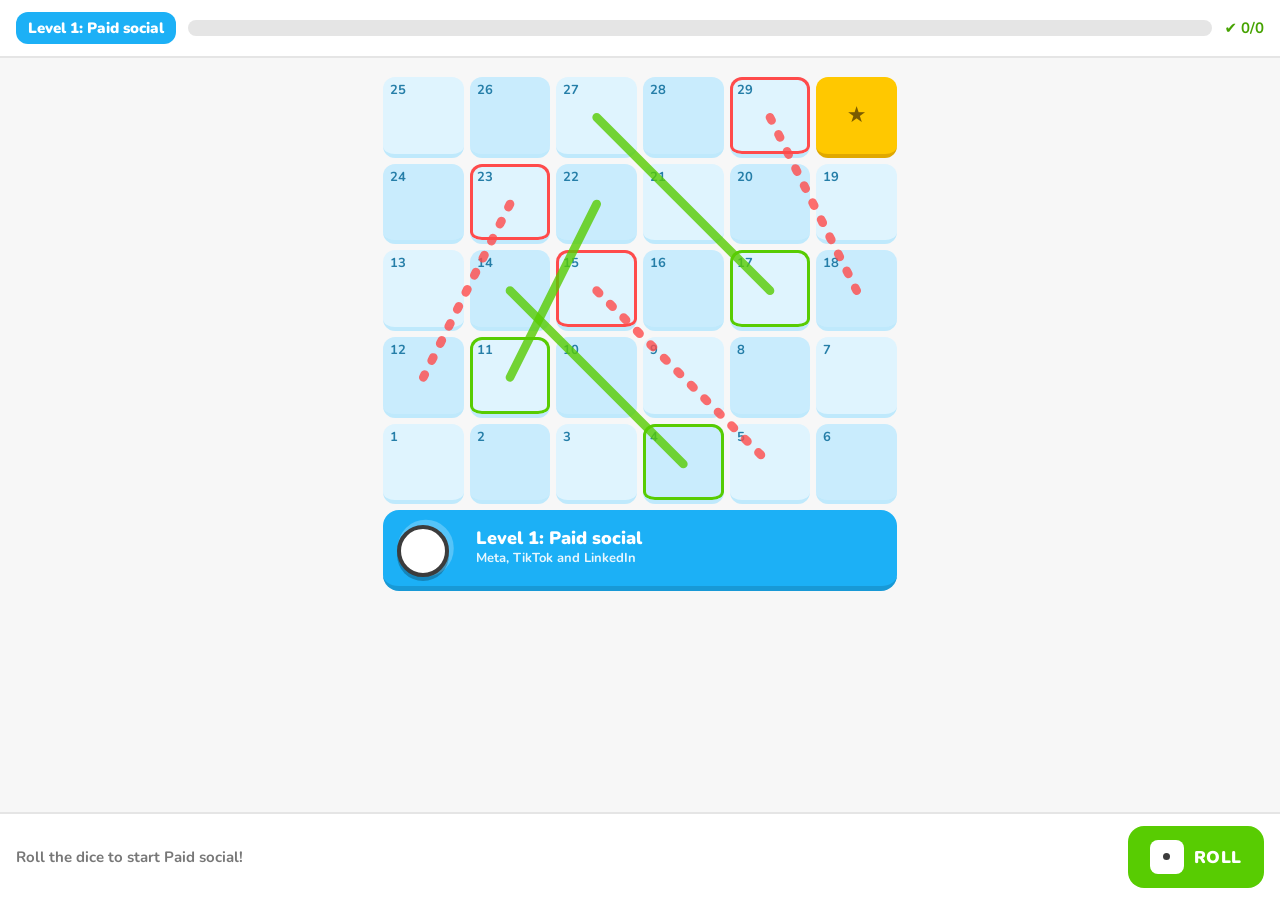
==== index.html @ 9df12990 "Slice 1: Level 1 playable board with dice, questions and explanations Zero-install vanilla JS game: " ====
<!doctype html>
<html lang="en">
<head>
  <meta charset="utf-8">
  <meta name="viewport" content="width=device-width, initial-scale=1">
  <title>Marketing Ladders</title>
  <link rel="preconnect" href="https://fonts.googleapis.com">
  <link rel="preconnect" href="https://fonts.gstatic.com" crossorigin>
  <link href="https://fonts.googleapis.com/css2?family=Nunito:wght@600;700;800;900&display=swap" rel="stylesheet">
  <link rel="stylesheet" href="css/styles.css">
</head>
<body>
  <header class="hud">
    <div class="hud-level" id="hudLevel">Loading…</div>
    <div class="progress" aria-label="Level progress">
      <div class="progress-fill" id="progressFill"></div>
    </div>
    <div class="hud-score" id="hudScore" title="Correct answers / questions answered">✔ 0/0</div>
  </header>

  <main class="scroller" id="scroller">
    <div class="path" id="path"></div>
  </main>

  <footer class="dock">
    <div class="dock-msg" id="dockMsg">Roll the dice to start!</div>
    <button class="btn btn-roll" id="rollBtn" type="button" aria-label="Roll the dice">
      <span class="die" id="die" aria-hidden="true"></span>
      <span class="btn-roll-label">Roll</span>
    </button>
  </footer>

  <!-- Question sheet -->
  <div class="sheet-backdrop" id="sheet" hidden>
    <section class="sheet" role="dialog" aria-modal="true" aria-labelledby="qPrompt">
      <div class="sheet-body">
        <div class="q-tags" id="qTags"></div>
        <h2 class="q-prompt" id="qPrompt"></h2>
        <div class="q-options" id="qOptions" role="radiogroup"></div>
      </div>
      <div class="feedback" id="feedback">
        <div class="feedback-inner">
          <div class="feedback-text">
            <div class="feedback-title" id="fbTitle"></div>
            <div class="feedback-missed" id="fbMissed" hidden></div>
            <p class="feedback-expl" id="fbExpl"></p>
            <a class="feedback-src" id="fbSrc" target="_blank" rel="noopener">Source ↗</a>
          </div>
          <button class="btn btn-check" id="checkBtn" type="button" disabled>Check</button>
        </div>
      </div>
    </section>
  </div>

  <!-- Level complete -->
  <div class="modal-backdrop" id="complete" hidden>
    <section class="modal" role="dialog" aria-modal="true" aria-labelledby="completeTitle">
      <div class="modal-trophy" aria-hidden="true">🏆</div>
      <h2 id="completeTitle">Level complete!</h2>
      <p id="completeText"></p>
      <div class="modal-actions" id="completeActions"></div>
    </section>
  </div>

  <div class="confetti" id="confetti" aria-hidden="true"></div>

  <script src="js/ml.js"></script>
  <script src="data/manifest.js"></script>
  <script src="js/logic.js"></script>
  <script src="js/fx.js"></script>
  <script src="js/board.js"></script>
  <script src="js/app.js"></script>
</body>
</html>
---- css/styles.css ----
/* ===== Tokens ===== */
:root {
  --green: #58cc02;
  --green-dark: #46a302;
  --green-bg: #d7ffb8;
  --red: #ff4b4b;
  --red-dark: #ea2b2b;
  --red-bg: #ffdfe0;
  --blue: #1cb0f6;
  --yellow: #ffc800;
  --ink: #3c3c3c;
  --ink-soft: #777;
  --line: #e5e5e5;
  --bg: #f7f7f7;
  --card: #fff;
  --theme: var(--blue);
  --theme-dark: #1899d6;
  --radius: 16px;
  --font: 'Nunito', ui-rounded, 'Segoe UI', system-ui, sans-serif;
}

* { box-sizing: border-box; }
html, body { height: 100%; }
body {
  margin: 0;
  font-family: var(--font);
  font-weight: 700;
  color: var(--ink);
  background: var(--bg);
  display: flex;
  flex-direction: column;
  overflow: hidden;
}
button { font-family: inherit; }

/* ===== HUD ===== */
.hud {
  display: flex;
  align-items: center;
  gap: 12px;
  padding: 12px 16px;
  background: var(--card);
  border-bottom: 2px solid var(--line);
  z-index: 5;
}
.hud-level {
  font-weight: 900;
  color: #fff;
  background: var(--theme);
  padding: 6px 12px;
  border-radius: 12px;
  white-space: nowrap;
  font-size: 15px;
}
.progress {
  flex: 1;
  height: 16px;
  background: var(--line);
  border-radius: 999px;
  overflow: hidden;
}
.progress-fill {
  height: 100%;
  width: 0;
  background: var(--theme);
  border-radius: 999px;
  transition: width 0.4s ease;
}
.hud-score { color: var(--green-dark); white-space: nowrap; font-size: 15px; }

/* ===== Board path ===== */
.scroller {
  flex: 1;
  overflow-y: auto;
  overflow-x: hidden;
  padding: 16px;
}
.path {
  max-width: 520px;
  margin: 0 auto;
  display: flex;
  flex-direction: column-reverse; /* Level 1 at the bottom, climbing up */
  gap: 0;
}
.section { --theme: var(--blue); }

.board {
  position: relative;
  width: 100%;
  aspect-ratio: 1 / 1; /* 6 columns x (5 square rows + 1 start row) */
}

.cell {
  position: absolute;
  width: calc(100% / 6);
  height: calc(100% / 6);
  padding: 3px;
}
.cell-inner {
  width: 100%;
  height: 100%;
  border-radius: 12px;
  background: color-mix(in srgb, var(--theme) 14%, #fff);
  border-bottom: 4px solid color-mix(in srgb, var(--theme) 28%, #fff);
  display: flex;
  align-items: flex-start;
  justify-content: flex-start;
  padding: 4px 7px;
  font-size: 13px;
  color: color-mix(in srgb, var(--theme) 60%, #333);
}
.cell.alt .cell-inner { background: color-mix(in srgb, var(--theme) 24%, #fff); }
.cell.final .cell-inner {
  background: var(--yellow);
  border-bottom-color: #e0a800;
  color: #7a5b00;
  justify-content: center;
  align-items: center;
  font-size: 22px;
}
.cell.ladder .cell-inner { box-shadow: inset 0 0 0 3px var(--green); }
.cell.snake .cell-inner { box-shadow: inset 0 0 0 3px var(--red); }

/* Start row = level banner, doubles as square 0 */
.banner {
  position: absolute;
  left: 3px; right: 3px;
  bottom: 3px;
  height: calc(100% / 6 - 6px);
  border-radius: var(--radius);
  background: var(--theme);
  border-bottom: 5px solid var(--theme-dark);
  color: #fff;
  display: flex;
  align-items: center;
  padding: 0 14px 0 calc(100% / 6 + 6px);
}
.banner-title { font-size: 18px; font-weight: 900; line-height: 1.1; }
.banner-sub { font-size: 13px; opacity: 0.9; }
/* Start spot (square 0): the token sits on it */
.banner-start {
  position: absolute;
  left: calc(100% / 12);
  top: 50%;
  transform: translate(-50%, -50%);
  width: 11%; /* ~2/3 of a column */
  aspect-ratio: 1;
  border-radius: 50%;
  background: rgba(255,255,255,0.25);
  display: flex;
  align-items: center;
  justify-content: center;
  font-size: 12px;
  font-weight: 900;
  letter-spacing: 0.05em;
}

.overlay {
  position: absolute;
  inset: 0;
  width: 100%;
  height: 100%;
  pointer-events: none;
}

/* Token */
.token {
  position: absolute;
  width: calc(100% / 6 * 0.6);
  height: calc(100% / 6 * 0.6);
  border-radius: 50%;
  background: #fff;
  border: 4px solid var(--ink);
  box-shadow: 0 4px 0 rgba(0,0,0,0.25);
  transform: translate(-50%, -50%);
  transition: left 0.35s ease, top 0.35s ease;
  z-index: 3;
  display: flex;
  align-items: center;
  justify-content: center;
  font-size: 18px;
}

/* ===== Dock ===== */
.dock {
  display: flex;
  align-items: center;
  gap: 12px;
  padding: 12px 16px calc(12px + env(safe-area-inset-bottom));
  background: var(--card);
  border-top: 2px solid var(--line);
  z-index: 5;
}
.dock-msg { flex: 1; font-size: 15px; color: var(--ink-soft); }

.btn {
  border: 0;
  border-radius: var(--radius);
  font-weight: 900;
  font-size: 17px;
  text-transform: uppercase;
  letter-spacing: 0.03em;
  padding: 14px 22px;
  cursor: pointer;
  color: #fff;
}
.btn:disabled { cursor: default; opacity: 0.5; }
.btn-roll {
  background: var(--green);
  display: flex;
  align-items: center;
  gap: 10px;
}

/* Die face: 3x3 pip grid */
.die {
  width: 34px;
  height: 34px;
  background: #fff;
  border-radius: 8px;
  display: grid;
  grid-template: repeat(3, 1fr) / repeat(3, 1fr);
  padding: 4px;
}
.pip { width: 7px; height: 7px; border-radius: 50%; background: var(--ink); place-self: center; }

/* ===== Question sheet ===== */
.sheet-backdrop, .modal-backdrop {
  position: fixed;
  inset: 0;
  background: rgba(0,0,0,0.35);
  display: flex;
  align-items: flex-end;
  justify-content: center;
  z-index: 20;
}
.sheet-backdrop[hidden], .modal-backdrop[hidden] { display: none; }
.sheet {
  width: 100%;
  max-width: 640px;
  max-height: 92vh;
  background: var(--card);
  border-radius: 24px 24px 0 0;
  display: flex;
  flex-direction: column;
  overflow-y: auto;
}
.sheet-body { padding: 20px 16px 8px; }
.q-tags { display: flex; flex-wrap: wrap; gap: 6px; margin-bottom: 10px; }
.tag {
  font-size: 12px;
  font-weight: 800;
  padding: 4px 10px;
  border-radius: 999px;
  background: var(--bg);
  color: var(--ink-soft);
}
.tag-ladder { background: var(--green-bg); color: var(--green-dark); }
.tag-snake { background: var(--red-bg); color: var(--red-dark); }
.tag-final { background: #fff4c2; color: #9a7200; }
.q-prompt { font-size: 20px; font-weight: 800; line-height: 1.35; margin: 0 0 14px; }
.q-options { display: flex; flex-direction: column; gap: 10px; }
.option {
  text-align: left;
  font-size: 16px;
  font-weight: 700;
  color: var(--ink);
  background: var(--card);
  border: 2px solid var(--line);
  border-bottom-width: 4px;
  border-radius: 14px;
  padding: 12px 14px;
  cursor: pointer;
}
.option.selected { border-color: var(--blue); background: #ddf4ff; color: #1899d6; }
.option.correct { border-color: var(--green); background: var(--green-bg); color: var(--green-dark); }
.option.wrong { border-color: var(--red); background: var(--red-bg); color: var(--red-dark); }
.option:disabled { cursor: default; }

.feedback {
  position: sticky;
  bottom: 0;
  background: var(--card);
  border-top: 2px solid var(--line);
  padding: 14px 16px calc(14px + env(safe-area-inset-bottom));
}
.feedback-inner { display: flex; flex-direction: column; gap: 12px; }
.feedback-text { display: none; }
.feedback.is-correct { background: var(--green-bg); border-top-color: transparent; }
.feedback.is-wrong { background: var(--red-bg); border-top-color: transparent; }
.feedback.is-correct .feedback-text, .feedback.is-wrong .feedback-text { display: block; }
.feedback-title { font-size: 22px; font-weight: 900; }
.is-correct .feedback-title { color: var(--green-dark); }
.is-wrong .feedback-title { color: var(--red-dark); }
.feedback-missed { margin-top: 6px; font-size: 15px; color: var(--red-dark); }
.feedback-expl { margin: 6px 0; font-size: 15px; font-weight: 600; line-height: 1.45; }
.feedback-src { font-size: 13px; color: inherit; opacity: 0.75; }
.btn-check { background: var(--green); width: 100%; }
.is-wrong .btn-check { background: var(--red); }

/* ===== Modal ===== */
.modal-backdrop { align-items: center; padding: 16px; }
.modal {
  background: var(--card);
  border-radius: 24px;
  padding: 28px 22px 22px;
  width: 100%;
  max-width: 400px;
  text-align: center;
}
.modal h2 { margin: 6px 0; font-size: 26px; font-weight: 900; }
.modal p { color: var(--ink-soft); margin: 0 0 18px; }
.modal-trophy { font-size: 56px; }
.modal-actions { display: flex; flex-direction: column; gap: 10px; }
.btn-primary { background: var(--green); }
.btn-secondary { background: var(--card); color: var(--blue); border: 2px solid var(--line); }

.confetti { position: fixed; inset: 0; pointer-events: none; z-index: 30; overflow: hidden; }

@media (min-width: 700px) {
  .sheet { border-radius: 24px; margin-bottom: 24px; }
  .feedback-inner { flex-direction: row; align-items: center; }
  .feedback-text { flex: 1; }
  .btn-check { width: auto; min-width: 160px; align-self: flex-end; }
}
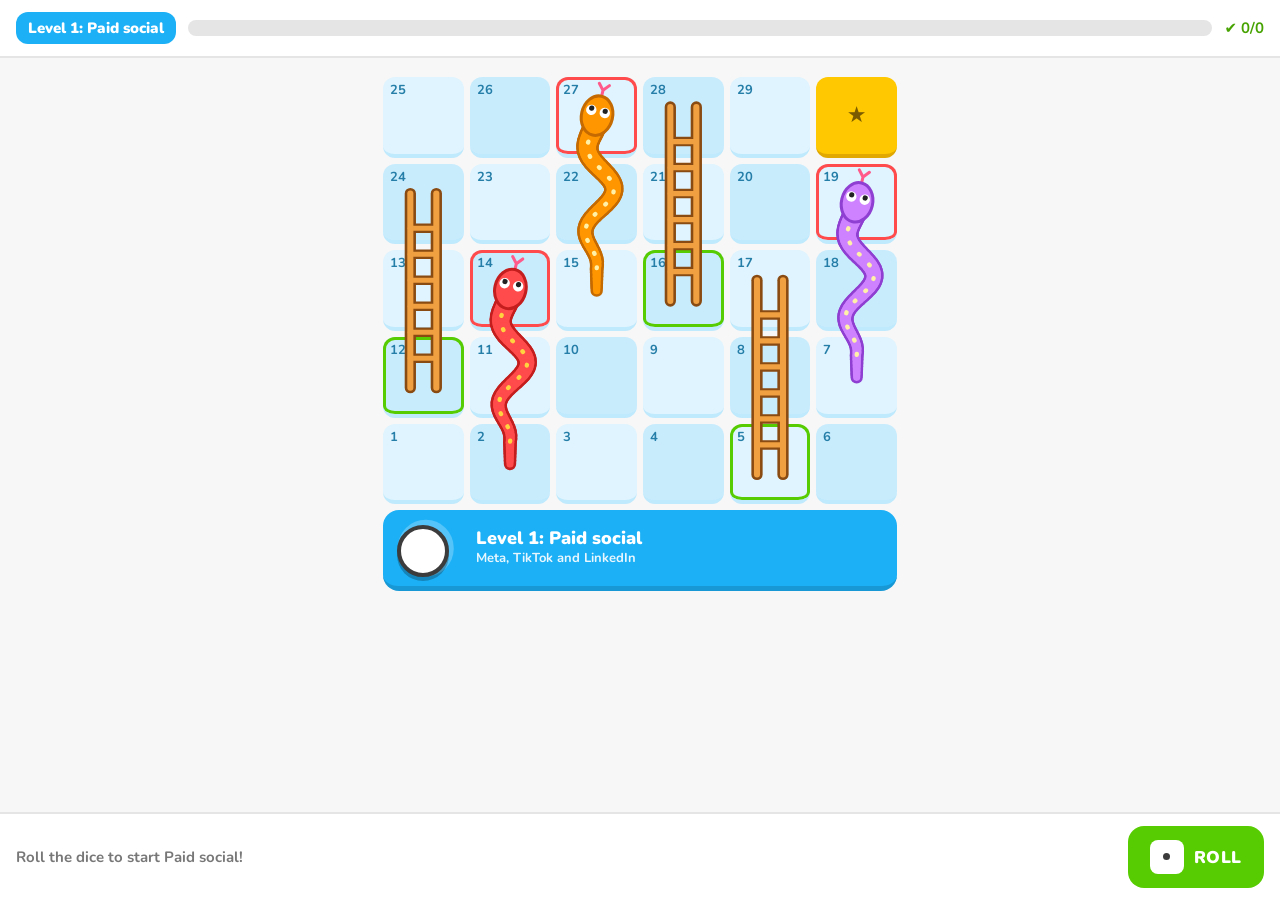
==== commit 6fbc358b: "Slice 2: drawn ladders and snakes, climb/slide animations, 3D dice roll Cartoon SVG ladders (rails +" ====
--- a/index.html
+++ b/index.html
@@ -62,6 +62,17 @@
     </section>
   </div>
 
+  <!-- Dice roll -->
+  <div class="dice-stage" id="diceStage" hidden aria-hidden="true">
+    <div class="dice-spot">
+      <div class="dice-shadow" id="diceShadow"></div>
+      <div class="dice-throw" id="diceThrow">
+        <div class="cube" id="cube"></div>
+      </div>
+      <div class="dice-label" id="diceLabel"></div>
+    </div>
+  </div>
+
   <div class="confetti" id="confetti" aria-hidden="true"></div>
 
   <script src="js/ml.js"></script>
--- a/css/styles.css
+++ b/css/styles.css
@@ -259,6 +259,7 @@
 .tag-snake { background: var(--red-bg); color: var(--red-dark); }
 .tag-final { background: #fff4c2; color: #9a7200; }
 .q-prompt { font-size: 20px; font-weight: 800; line-height: 1.35; margin: 0 0 14px; }
+.q-not { color: var(--red-dark); text-decoration: underline; text-decoration-thickness: 3px; text-underline-offset: 3px; }
 .q-options { display: flex; flex-direction: column; gap: 10px; }
 .option {
   text-align: left;
@@ -315,6 +316,71 @@
 .btn-primary { background: var(--green); }
 .btn-secondary { background: var(--card); color: var(--blue); border: 2px solid var(--line); }
 
+/* ===== Dice roll ===== */
+.dice-stage {
+  position: fixed;
+  inset: 0;
+  z-index: 25;
+  background: rgba(20, 30, 50, 0.25);
+  display: flex;
+  align-items: center;
+  justify-content: center;
+}
+.dice-stage[hidden] { display: none; }
+.dice-spot {
+  --size: 110px;
+  --half: 55px;
+  position: relative;
+  width: var(--size);
+  height: var(--size);
+  perspective: 700px;
+}
+.dice-throw { width: 100%; height: 100%; }
+.cube {
+  position: relative;
+  width: 100%;
+  height: 100%;
+  transform-style: preserve-3d;
+}
+.cube-face {
+  position: absolute;
+  inset: 0;
+  background: #fff;
+  border-radius: 22px;
+  border: 4px solid #e6e6e6;
+  box-shadow: inset 0 -8px 0 rgba(0,0,0,0.08);
+  display: grid;
+  grid-template: repeat(3, 1fr) / repeat(3, 1fr);
+  padding: 14px;
+  backface-visibility: hidden;
+}
+.cube-pip { width: 20px; height: 20px; border-radius: 50%; background: var(--theme, #1cb0f6); place-self: center; }
+.dice-shadow {
+  position: absolute;
+  left: 10%; right: 10%;
+  bottom: -26px;
+  height: 18px;
+  border-radius: 50%;
+  background: rgba(0,0,0,0.25);
+  filter: blur(3px);
+}
+.dice-label {
+  position: absolute;
+  left: 50%;
+  top: calc(100% + 34px);
+  transform: translateX(-50%) scale(0.5);
+  opacity: 0;
+  font-size: 44px;
+  font-weight: 900;
+  color: #fff;
+  -webkit-text-stroke: 2px rgba(0,0,0,0.15);
+  text-shadow: 0 4px 0 rgba(0,0,0,0.2);
+  transition: transform 0.2s cubic-bezier(.3,1.6,.5,1), opacity 0.15s;
+}
+.dice-label.show { opacity: 1; transform: translateX(-50%) scale(1); }
+
+.token.no-trans { transition: none; }
+
 .confetti { position: fixed; inset: 0; pointer-events: none; z-index: 30; overflow: hidden; }
 
 @media (min-width: 700px) {
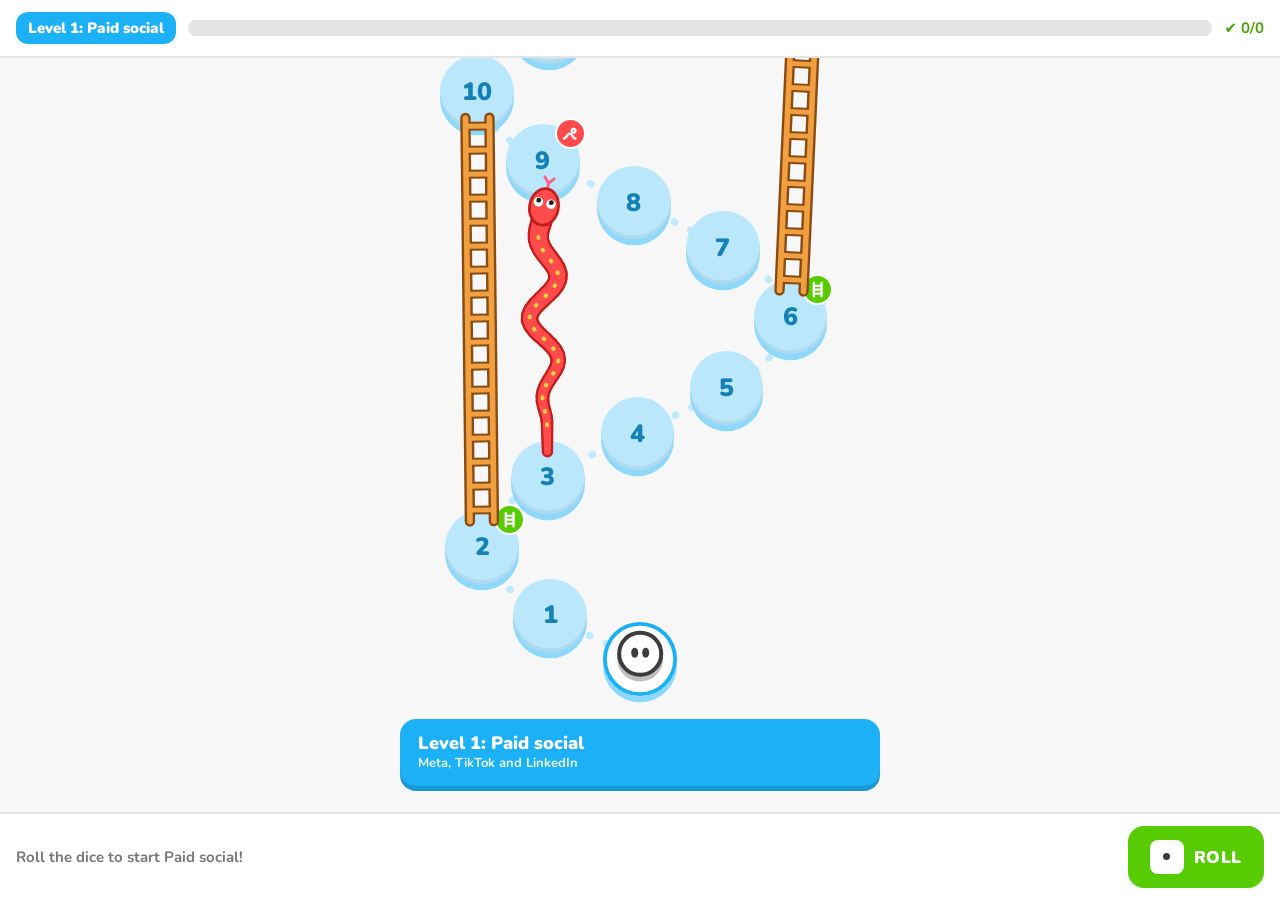
==== commit 2061e559: "Duolingo-style winding path and bouncy hopping piece Replace the 6x5 grid with a flat winding path o" ====
--- a/index.html
+++ b/index.html
@@ -4,6 +4,7 @@
   <meta charset="utf-8">
   <meta name="viewport" content="width=device-width, initial-scale=1">
   <title>Marketing Ladders</title>
+  <link rel="icon" href="data:,">
   <link rel="preconnect" href="https://fonts.googleapis.com">
   <link rel="preconnect" href="https://fonts.gstatic.com" crossorigin>
   <link href="https://fonts.googleapis.com/css2?family=Nunito:wght@600;700;800;900&display=swap" rel="stylesheet">
@@ -64,6 +65,7 @@
 
   <!-- Dice roll -->
   <div class="dice-stage" id="diceStage" hidden aria-hidden="true">
+    <div class="dice-backdrop" id="diceBackdrop"></div>
     <div class="dice-spot">
       <div class="dice-shadow" id="diceShadow"></div>
       <div class="dice-throw" id="diceThrow">
@@ -78,6 +80,7 @@
   <script src="js/ml.js"></script>
   <script src="data/manifest.js"></script>
   <script src="js/logic.js"></script>
+  <script src="js/path.js"></script>
   <script src="js/fx.js"></script>
   <script src="js/board.js"></script>
   <script src="js/app.js"></script>
--- a/css/styles.css
+++ b/css/styles.css
@@ -76,110 +76,133 @@
   padding: 16px;
 }
 .path {
-  max-width: 520px;
+  max-width: 480px;
   margin: 0 auto;
   display: flex;
   flex-direction: column-reverse; /* Level 1 at the bottom, climbing up */
-  gap: 0;
 }
 .section { --theme: var(--blue); }
 
+/* The board is as tall as its winding path; sizes inside use container units (cqi = 1% of board width). */
 .board {
   position: relative;
   width: 100%;
-  aspect-ratio: 1 / 1; /* 6 columns x (5 square rows + 1 start row) */
-}
-
-.cell {
-  position: absolute;
-  width: calc(100% / 6);
-  height: calc(100% / 6);
-  padding: 3px;
-}
-.cell-inner {
+  container-type: inline-size;
+}
+.trail, .overlay, .stones {
+  position: absolute;
+  inset: 0;
   width: 100%;
   height: 100%;
-  border-radius: 12px;
-  background: color-mix(in srgb, var(--theme) 14%, #fff);
-  border-bottom: 4px solid color-mix(in srgb, var(--theme) 28%, #fff);
-  display: flex;
-  align-items: flex-start;
-  justify-content: flex-start;
-  padding: 4px 7px;
-  font-size: 13px;
-  color: color-mix(in srgb, var(--theme) 60%, #333);
-}
-.cell.alt .cell-inner { background: color-mix(in srgb, var(--theme) 24%, #fff); }
-.cell.final .cell-inner {
+  pointer-events: none;
+}
+.trail-line {
+  fill: none;
+  stroke: color-mix(in srgb, var(--theme) 28%, #fff);
+  stroke-width: 9;
+  stroke-linecap: round;
+  stroke-linejoin: round;
+  stroke-dasharray: 1 22;
+}
+
+/* Stones: chunky raised circles, all in the level's one theme colour.
+   Ahead = light tint of the theme; passed = full theme colour. */
+.stone {
+  position: absolute;
+  width: 15.333%; /* 92 of 600 board units */
+  aspect-ratio: 1;
+}
+.stone-face {
+  width: 100%;
+  height: 100%;
+  border-radius: 50%;
+  background: color-mix(in srgb, var(--theme) 30%, #fff);
+  box-shadow: 0 1.3cqi 0 color-mix(in srgb, var(--theme) 50%, #fff),
+              inset 0 -0.8cqi 0 rgba(0,0,0,0.06);
+  color: color-mix(in srgb, var(--theme-dark) 85%, #000);
+  display: flex;
+  align-items: center;
+  justify-content: center;
+  font-size: 5.2cqi;
+  font-weight: 900;
+  transition: background 0.3s, box-shadow 0.3s, color 0.3s;
+}
+.stone.passed .stone-face {
+  background: var(--theme);
+  box-shadow: 0 1.3cqi 0 var(--theme-dark), inset 0 -0.8cqi 0 rgba(0,0,0,0.08);
+  color: #fff;
+}
+.stone.start .stone-face {
+  background: #fff;
+  box-shadow: 0 1.3cqi 0 color-mix(in srgb, var(--theme) 50%, #fff), inset 0 0 0 0.8cqi var(--theme);
+  color: var(--theme-dark);
+  font-size: 4.2cqi;
+}
+.stone.final .stone-face {
   background: var(--yellow);
-  border-bottom-color: #e0a800;
-  color: #7a5b00;
+  box-shadow: 0 1.3cqi 0 #e0a800;
+  color: #fff;
+  font-size: 7cqi;
+}
+.stone-badge {
+  position: absolute;
+  right: -8%;
+  top: -8%;
+  width: 42%;
+  aspect-ratio: 1;
+  border-radius: 50%;
+  border: 0.6cqi solid #fff;
+  display: flex;
+  align-items: center;
   justify-content: center;
-  align-items: center;
-  font-size: 22px;
-}
-.cell.ladder .cell-inner { box-shadow: inset 0 0 0 3px var(--green); }
-.cell.snake .cell-inner { box-shadow: inset 0 0 0 3px var(--red); }
-
-/* Start row = level banner, doubles as square 0 */
+}
+.stone-badge svg { width: 72%; height: 72%; }
+.stone-badge-ladder { background: var(--green); }
+.stone-badge-snake { background: var(--red); }
+
+/* Level banner: where the path enters a level */
 .banner {
-  position: absolute;
-  left: 3px; right: 3px;
-  bottom: 3px;
-  height: calc(100% / 6 - 6px);
+  margin: 4px 0 10px;
+  padding: 14px 18px;
   border-radius: var(--radius);
   background: var(--theme);
-  border-bottom: 5px solid var(--theme-dark);
-  color: #fff;
-  display: flex;
-  align-items: center;
-  padding: 0 14px 0 calc(100% / 6 + 6px);
-}
-.banner-title { font-size: 18px; font-weight: 900; line-height: 1.1; }
+  box-shadow: 0 5px 0 var(--theme-dark);
+  color: #fff;
+}
+.banner-title { font-size: 18px; font-weight: 900; line-height: 1.15; }
 .banner-sub { font-size: 13px; opacity: 0.9; }
-/* Start spot (square 0): the token sits on it */
-.banner-start {
-  position: absolute;
-  left: calc(100% / 12);
-  top: 50%;
-  transform: translate(-50%, -50%);
-  width: 11%; /* ~2/3 of a column */
+
+/* Playing piece: the outer element moves; the body hops and squashes. */
+.token {
+  position: absolute;
+  width: 9.5cqi;
   aspect-ratio: 1;
-  border-radius: 50%;
-  background: rgba(255,255,255,0.25);
-  display: flex;
-  align-items: center;
-  justify-content: center;
-  font-size: 12px;
-  font-weight: 900;
-  letter-spacing: 0.05em;
-}
-
-.overlay {
-  position: absolute;
-  inset: 0;
+  transform: translate(-50%, -62%);
+  z-index: 3;
+  pointer-events: none;
+}
+.token-body {
   width: 100%;
   height: 100%;
-  pointer-events: none;
-}
-
-/* Token */
-.token {
-  position: absolute;
-  width: calc(100% / 6 * 0.6);
-  height: calc(100% / 6 * 0.6);
   border-radius: 50%;
   background: #fff;
-  border: 4px solid var(--ink);
-  box-shadow: 0 4px 0 rgba(0,0,0,0.25);
-  transform: translate(-50%, -50%);
-  transition: left 0.35s ease, top 0.35s ease;
-  z-index: 3;
-  display: flex;
-  align-items: center;
-  justify-content: center;
-  font-size: 18px;
-}
+  border: 0.9cqi solid var(--ink);
+  box-shadow: 0 1cqi 0 rgba(0,0,0,0.25);
+  transform-origin: 50% 100%;
+  position: relative;
+}
+/* Two little eyes for a bit of character. */
+.token-body::before, .token-body::after {
+  content: '';
+  position: absolute;
+  top: 34%;
+  width: 18%;
+  height: 26%;
+  border-radius: 50%;
+  background: var(--ink);
+}
+.token-body::before { left: 26%; }
+.token-body::after { right: 26%; }
 
 /* ===== Dock ===== */
 .dock {
@@ -321,12 +344,12 @@
   position: fixed;
   inset: 0;
   z-index: 25;
-  background: rgba(20, 30, 50, 0.25);
   display: flex;
   align-items: center;
   justify-content: center;
 }
 .dice-stage[hidden] { display: none; }
+.dice-backdrop { position: absolute; inset: 0; background: rgba(20, 30, 50, 0.25); }
 .dice-spot {
   --size: 110px;
   --half: 55px;
@@ -335,20 +358,26 @@
   height: var(--size);
   perspective: 700px;
 }
-.dice-throw { width: 100%; height: 100%; }
+/* preserve-3d all the way down so perspective reaches the cube and faces sort correctly */
+.dice-throw { width: 100%; height: 100%; transform-style: preserve-3d; }
 .cube {
   position: relative;
   width: 100%;
   height: 100%;
   transform-style: preserve-3d;
 }
+.cube-core {
+  position: absolute;
+  inset: 0;
+  background: #dcdcdc;
+}
 .cube-face {
   position: absolute;
   inset: 0;
   background: #fff;
-  border-radius: 22px;
-  border: 4px solid #e6e6e6;
-  box-shadow: inset 0 -8px 0 rgba(0,0,0,0.08);
+  border-radius: 18px;
+  border: 4px solid #dcdcdc;
+  box-shadow: inset 0 -8px 0 #ededed;
   display: grid;
   grid-template: repeat(3, 1fr) / repeat(3, 1fr);
   padding: 14px;
@@ -379,7 +408,6 @@
 }
 .dice-label.show { opacity: 1; transform: translateX(-50%) scale(1); }
 
-.token.no-trans { transition: none; }
 
 .confetti { position: fixed; inset: 0; pointer-events: none; z-index: 30; overflow: hidden; }
 
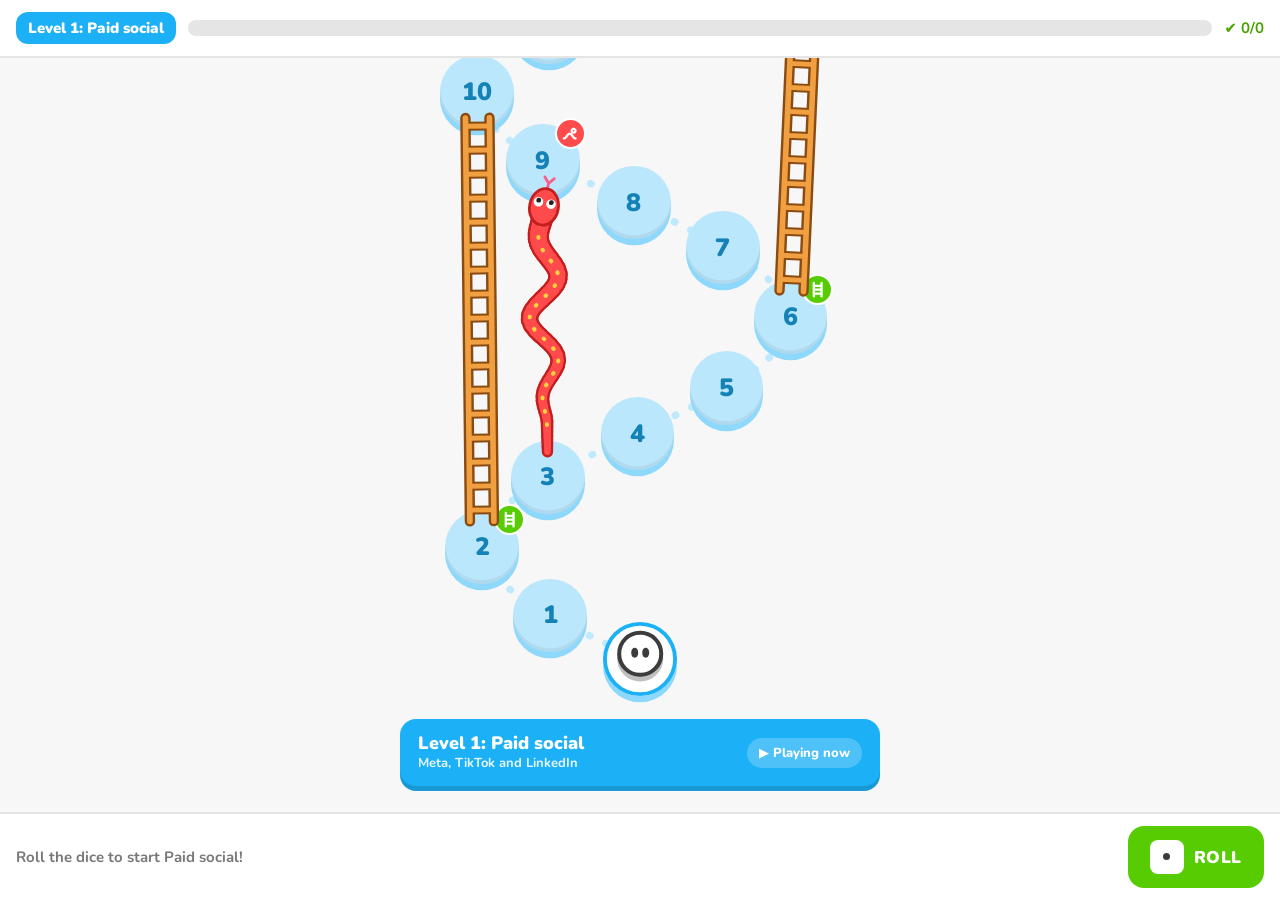
==== commit fbb0ede0: "Slice 4: Level 2 Paid search, unlocking and level selection Adds 40 researched Google Ads questions " ====
--- a/index.html
+++ b/index.html
@@ -56,7 +56,7 @@
   <!-- Level complete -->
   <div class="modal-backdrop" id="complete" hidden>
     <section class="modal" role="dialog" aria-modal="true" aria-labelledby="completeTitle">
-      <div class="modal-trophy" aria-hidden="true">🏆</div>
+      <div class="modal-trophy" id="modalIcon" aria-hidden="true">🏆</div>
       <h2 id="completeTitle">Level complete!</h2>
       <p id="completeText"></p>
       <div class="modal-actions" id="completeActions"></div>
--- a/css/styles.css
+++ b/css/styles.css
@@ -169,8 +169,27 @@
   box-shadow: 0 5px 0 var(--theme-dark);
   color: #fff;
 }
+.banner { display: flex; align-items: center; gap: 12px; }
+.banner-text { flex: 1; min-width: 0; }
 .banner-title { font-size: 18px; font-weight: 900; line-height: 1.15; }
 .banner-sub { font-size: 13px; opacity: 0.9; }
+.banner-status {
+  font-size: 13px;
+  font-weight: 800;
+  text-align: right;
+  background: rgba(255,255,255,0.22);
+  border-radius: 999px;
+  padding: 6px 12px;
+  max-width: 50%;
+}
+.banner-status:empty { display: none; }
+.section.selectable .banner { cursor: pointer; transition: transform 0.1s, box-shadow 0.1s; }
+.section.selectable .banner:hover { transform: translateY(-2px); box-shadow: 0 7px 0 var(--theme-dark); }
+.section.selectable .banner:active { transform: translateY(3px); box-shadow: 0 2px 0 var(--theme-dark); }
+
+/* Locked level: greyed out until the previous level is completed. */
+.section.locked .board { filter: grayscale(1); opacity: 0.45; }
+.section.locked .banner { background: #afafaf; box-shadow: 0 5px 0 #8a8a8a; }
 
 /* Playing piece: the outer element moves; the body hops and squashes. */
 .token {
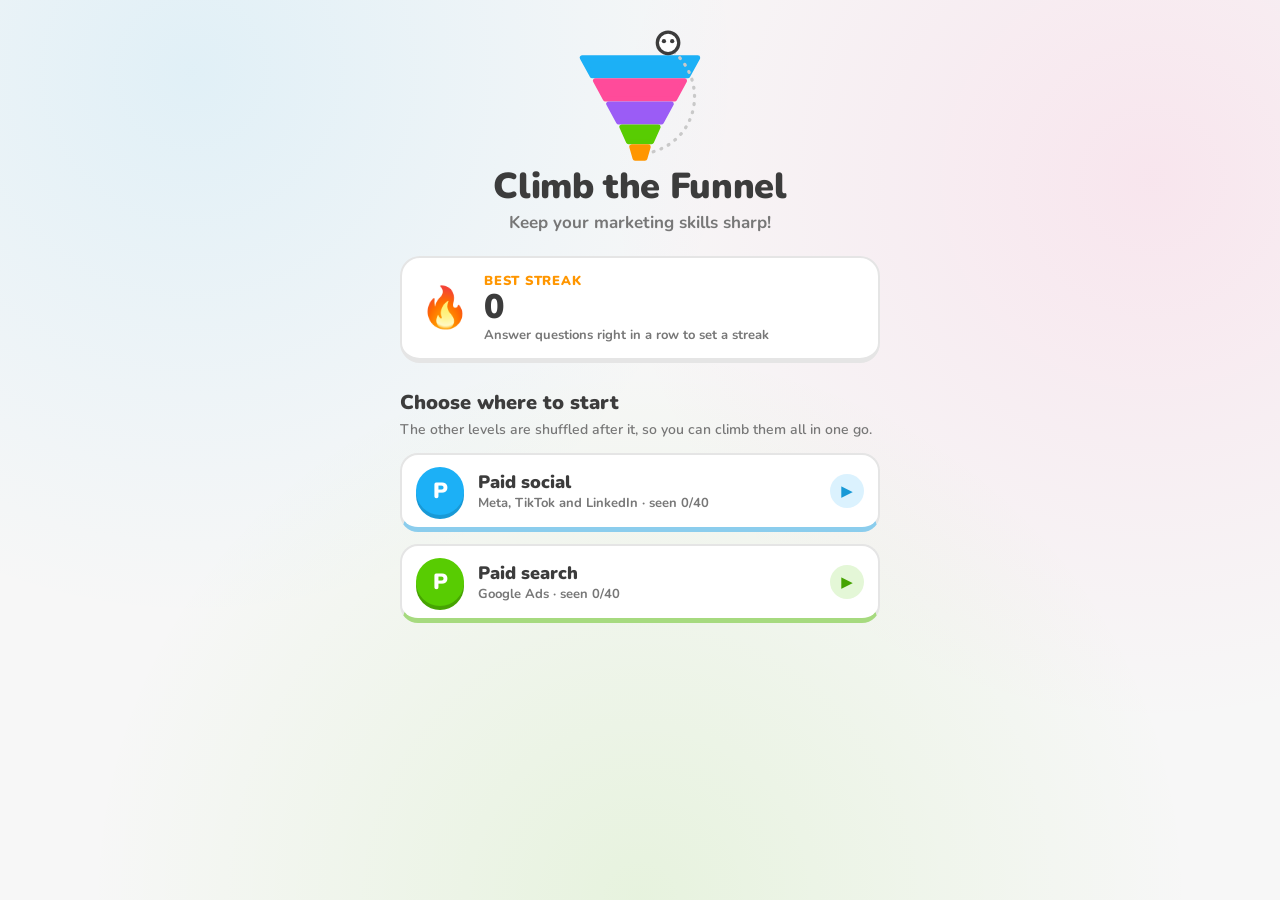
==== commit 010c706a: "v2 step 2: Climb the Funnel home screen, shuffled runs, streaks and saving Home screen with title, t" ====
--- a/index.html
+++ b/index.html
@@ -3,7 +3,7 @@
 <head>
   <meta charset="utf-8">
   <meta name="viewport" content="width=device-width, initial-scale=1">
-  <title>Marketing Ladders</title>
+  <title>Climb the Funnel</title>
   <link rel="icon" href="data:,">
   <link rel="preconnect" href="https://fonts.googleapis.com">
   <link rel="preconnect" href="https://fonts.gstatic.com" crossorigin>
@@ -11,25 +11,67 @@
   <link rel="stylesheet" href="css/styles.css">
 </head>
 <body>
-  <header class="hud">
-    <div class="hud-level" id="hudLevel">Loading…</div>
-    <div class="progress" aria-label="Level progress">
-      <div class="progress-fill" id="progressFill"></div>
+  <!-- Home screen -->
+  <main class="home" id="home">
+    <div class="home-inner">
+      <svg class="logo" viewBox="0 -26 160 162" aria-hidden="true">
+        <!-- A funnel of level colours with the playing piece hopping up to the top -->
+        <g stroke-linejoin="round" stroke-width="6">
+          <path d="M10 10 H150 L138 32 H22 Z" fill="#1cb0f6" stroke="#1cb0f6"/>
+          <path d="M26 38 H134 L122 60 H38 Z" fill="#ff4b9a" stroke="#ff4b9a"/>
+          <path d="M42 66 H118 L106 88 H54 Z" fill="#9b5cf6" stroke="#9b5cf6"/>
+          <path d="M58 94 H102 L94 112 H66 Z" fill="#58cc02" stroke="#58cc02"/>
+          <path d="M70 118 H90 L86 132 H74 Z" fill="#ff9600" stroke="#ff9600"/>
+        </g>
+        <path d="M96 124 C150 108 164 40 120 2" fill="none" stroke="#c9c9c9" stroke-width="4" stroke-linecap="round" stroke-dasharray="1 9"/>
+        <circle cx="114" cy="-8" r="13" fill="#fff" stroke="#3c3c3c" stroke-width="4"/>
+        <circle cx="109" cy="-10" r="2.6" fill="#3c3c3c"/>
+        <circle cx="119" cy="-10" r="2.6" fill="#3c3c3c"/>
+      </svg>
+      <h1 class="home-title">Climb the Funnel</h1>
+      <p class="home-tagline">Keep your marketing skills sharp!</p>
+
+      <section class="best-card" id="bestCard" aria-live="polite">
+        <div class="best-flame" aria-hidden="true">🔥</div>
+        <div class="best-text">
+          <div class="best-label">Best streak <span class="best-new" id="bestNew" hidden>New best!</span></div>
+          <div class="best-value" id="bestValue">0</div>
+          <div class="best-sub" id="bestSub">Answer questions right in a row to set a streak</div>
+        </div>
+      </section>
+
+      <h2 class="home-heading">Choose where to start</h2>
+      <p class="home-hint">The other levels are shuffled after it, so you can climb them all in one go.</p>
+      <div class="level-cards" id="levelCards"></div>
     </div>
-    <div class="hud-score" id="hudScore" title="Correct answers / questions answered">✔ 0/0</div>
-  </header>
-
-  <main class="scroller" id="scroller">
-    <div class="path" id="path"></div>
   </main>
 
-  <footer class="dock">
-    <div class="dock-msg" id="dockMsg">Roll the dice to start!</div>
-    <button class="btn btn-roll" id="rollBtn" type="button" aria-label="Roll the dice">
-      <span class="die" id="die" aria-hidden="true"></span>
-      <span class="btn-roll-label">Roll</span>
-    </button>
-  </footer>
+  <!-- Game screen -->
+  <div class="play" id="play" hidden>
+    <header class="hud">
+      <button class="btn-home" id="homeBtn" type="button" aria-label="Home">🏠</button>
+      <div class="hud-level" id="hudLevel">Loading…</div>
+      <div class="progress" aria-label="Level progress">
+        <div class="progress-fill" id="progressFill"></div>
+      </div>
+      <div class="hud-streak" id="hudStreak" title="Current streak of correct answers">🔥 0</div>
+    </header>
+
+    <main class="scroller" id="scroller">
+      <div class="path" id="path"></div>
+    </main>
+
+    <footer class="dock">
+      <div class="dock-msg" id="dockMsg">Roll the dice to start!</div>
+      <button class="btn btn-roll" id="rollBtn" type="button" aria-label="Roll the dice">
+        <span class="die" id="die" aria-hidden="true"></span>
+        <span class="btn-roll-label">Roll</span>
+      </button>
+    </footer>
+  </div>
+
+  <!-- "Next up" moment between levels -->
+  <div class="toast" id="toast" hidden aria-live="polite"></div>
 
   <!-- Question sheet -->
   <div class="sheet-backdrop" id="sheet" hidden>
@@ -75,12 +117,13 @@
     </div>
   </div>
 
-  <div class="confetti" id="confetti" aria-hidden="true"></div>
+
 
   <script src="js/ml.js"></script>
   <script src="data/manifest.js"></script>
   <script src="js/logic.js"></script>
   <script src="js/path.js"></script>
+  <script src="js/storage.js"></script>
   <script src="js/fx.js"></script>
   <script src="js/board.js"></script>
   <script src="js/app.js"></script>
--- a/css/styles.css
+++ b/css/styles.css
@@ -66,7 +66,146 @@
   border-radius: 999px;
   transition: width 0.4s ease;
 }
-.hud-score { color: var(--green-dark); white-space: nowrap; font-size: 15px; }
+.hud-streak { color: #ff9600; white-space: nowrap; font-size: 16px; font-weight: 900; }
+.btn-home {
+  flex: none;
+  width: 40px;
+  height: 40px;
+  border-radius: 12px;
+  border: 2px solid var(--line);
+  border-bottom-width: 4px;
+  background: var(--card);
+  font-size: 19px;
+  line-height: 1;
+  cursor: pointer;
+  display: flex;
+  align-items: center;
+  justify-content: center;
+}
+.btn-home:active { transform: translateY(2px); border-bottom-width: 2px; }
+
+/* ===== Screens ===== */
+.play { flex: 1; min-height: 0; display: flex; flex-direction: column; }
+.play[hidden], .home[hidden] { display: none; }
+
+/* ===== Home ===== */
+.home {
+  flex: 1;
+  overflow-y: auto;
+  padding: 28px 16px 40px;
+  background:
+    radial-gradient(circle at 15% 8%, rgba(28,176,246,0.10), transparent 40%),
+    radial-gradient(circle at 90% 20%, rgba(255,75,154,0.10), transparent 40%),
+    radial-gradient(circle at 50% 100%, rgba(88,204,2,0.10), transparent 50%),
+    var(--bg);
+}
+.home-inner { max-width: 480px; margin: 0 auto; text-align: center; }
+.logo { width: 132px; height: auto; display: block; margin: 0 auto 6px; animation: logo-bob 2.4s ease-in-out infinite; }
+@keyframes logo-bob { 50% { transform: translateY(-5px); } }
+.home-title { font-size: 36px; font-weight: 900; line-height: 1.05; margin: 4px 0 6px; letter-spacing: -0.01em; }
+.home-tagline { margin: 0 0 22px; font-size: 17px; color: var(--ink-soft); }
+
+.best-card {
+  display: flex;
+  align-items: center;
+  gap: 14px;
+  text-align: left;
+  background: var(--card);
+  border: 2px solid var(--line);
+  border-bottom-width: 5px;
+  border-radius: 20px;
+  padding: 14px 18px;
+  margin-bottom: 26px;
+}
+.best-flame { font-size: 40px; line-height: 1; }
+.best-label { font-size: 13px; font-weight: 900; text-transform: uppercase; letter-spacing: 0.06em; color: #ff9600; }
+.best-value { font-size: 34px; font-weight: 900; line-height: 1.05; }
+.best-sub { font-size: 13px; color: var(--ink-soft); }
+.best-new {
+  display: inline-block;
+  margin-left: 6px;
+  background: #ff9600;
+  color: #fff;
+  border-radius: 999px;
+  padding: 2px 8px;
+  font-size: 11px;
+  animation: pop-in 0.5s cubic-bezier(.3,1.6,.5,1);
+}
+.best-new[hidden] { display: none; }
+@keyframes pop-in { from { transform: scale(0.3); opacity: 0; } }
+
+.home-heading { font-size: 20px; font-weight: 900; margin: 0 0 4px; text-align: left; }
+.home-hint { margin: 0 0 14px; font-size: 14px; color: var(--ink-soft); text-align: left; font-weight: 600; }
+.level-cards { display: flex; flex-direction: column; gap: 12px; }
+.level-card {
+  display: flex;
+  align-items: center;
+  gap: 14px;
+  width: 100%;
+  text-align: left;
+  background: var(--card);
+  border: 2px solid var(--line);
+  border-bottom: 5px solid color-mix(in srgb, var(--theme) 45%, var(--line));
+  border-radius: 18px;
+  padding: 12px 14px;
+  cursor: pointer;
+  color: var(--ink);
+  transition: transform 0.08s;
+}
+.level-card:hover { border-color: color-mix(in srgb, var(--theme) 40%, var(--line)); }
+.level-card:active { transform: translateY(3px); border-bottom-width: 2px; }
+.level-card-badge {
+  flex: none;
+  width: 48px;
+  height: 48px;
+  border-radius: 50%;
+  background: var(--theme);
+  box-shadow: 0 4px 0 var(--theme-dark);
+  color: #fff;
+  font-size: 22px;
+  font-weight: 900;
+  display: flex;
+  align-items: center;
+  justify-content: center;
+}
+.level-card-text { flex: 1; min-width: 0; display: flex; flex-direction: column; }
+.level-card-name { font-size: 18px; font-weight: 900; }
+.level-card-sub { font-size: 13px; color: var(--ink-soft); font-weight: 700; }
+.level-card-side {
+  flex: none;
+  width: 34px;
+  height: 34px;
+  border-radius: 50%;
+  background: color-mix(in srgb, var(--theme) 16%, #fff);
+  color: var(--theme-dark);
+  display: flex;
+  align-items: center;
+  justify-content: center;
+  font-size: 15px;
+  font-weight: 900;
+}
+.level-card-side.done { background: var(--theme); color: #fff; }
+
+/* ===== "Next up" moment between levels ===== */
+.toast {
+  position: fixed;
+  left: 50%;
+  top: 38%;
+  transform: translate(-50%, -50%);
+  z-index: 22;
+  background: var(--card);
+  border: 2px solid var(--line);
+  border-bottom: 6px solid var(--theme-dark);
+  border-radius: 22px;
+  padding: 18px 26px;
+  text-align: center;
+  width: max-content;
+  max-width: calc(100% - 32px);
+  animation: pop-in 0.35s cubic-bezier(.3,1.6,.5,1);
+}
+.toast[hidden] { display: none; }
+.toast-title { font-size: 22px; font-weight: 900; }
+.toast-sub { font-size: 16px; color: var(--theme-dark); margin-top: 4px; }
 
 /* ===== Board path ===== */
 .scroller {
@@ -169,27 +308,8 @@
   box-shadow: 0 5px 0 var(--theme-dark);
   color: #fff;
 }
-.banner { display: flex; align-items: center; gap: 12px; }
-.banner-text { flex: 1; min-width: 0; }
 .banner-title { font-size: 18px; font-weight: 900; line-height: 1.15; }
 .banner-sub { font-size: 13px; opacity: 0.9; }
-.banner-status {
-  font-size: 13px;
-  font-weight: 800;
-  text-align: right;
-  background: rgba(255,255,255,0.22);
-  border-radius: 999px;
-  padding: 6px 12px;
-  max-width: 50%;
-}
-.banner-status:empty { display: none; }
-.section.selectable .banner { cursor: pointer; transition: transform 0.1s, box-shadow 0.1s; }
-.section.selectable .banner:hover { transform: translateY(-2px); box-shadow: 0 7px 0 var(--theme-dark); }
-.section.selectable .banner:active { transform: translateY(3px); box-shadow: 0 2px 0 var(--theme-dark); }
-
-/* Locked level: greyed out until the previous level is completed. */
-.section.locked .board { filter: grayscale(1); opacity: 0.45; }
-.section.locked .banner { background: #afafaf; box-shadow: 0 5px 0 #8a8a8a; }
 
 /* Playing piece: the outer element moves; the body hops and squashes. */
 .token {
@@ -428,7 +548,6 @@
 .dice-label.show { opacity: 1; transform: translateX(-50%) scale(1); }
 
 
-.confetti { position: fixed; inset: 0; pointer-events: none; z-index: 30; overflow: hidden; }
 
 @media (min-width: 700px) {
   .sheet { border-radius: 24px; margin-bottom: 24px; }
